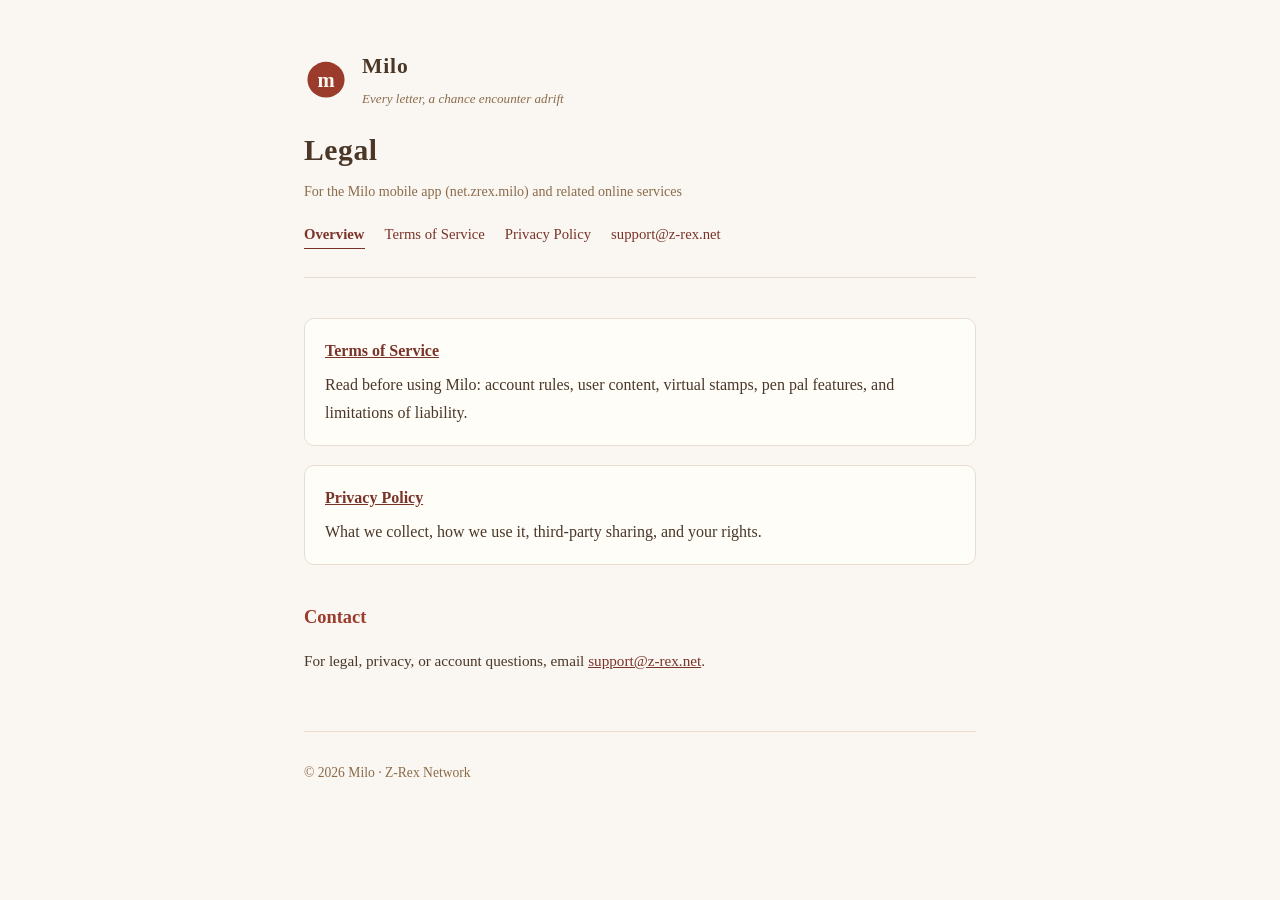
==== index.html @ 8d6b679e "upload" ====
<!DOCTYPE html>
<html lang="en">
<head>
  <meta charset="UTF-8">
  <meta name="viewport" content="width=device-width, initial-scale=1.0">
  <meta name="description" content="Milo legal documents: Terms of Service and Privacy Policy">
  <title>Milo · Legal</title>
  <link rel="stylesheet" href="styles.css">
</head>
<body>
  <div class="wrap">
    <header>
      <a class="brand" href="./">
        <svg class="brand-mark" viewBox="0 0 32 32" xmlns="http://www.w3.org/2000/svg" aria-hidden="true">
          <ellipse cx="16" cy="16.5" rx="13.5" ry="13" fill="#9a3b2b"/>
          <text x="16" y="21.5" text-anchor="middle" fill="#f9f7f2" font-family="Georgia, 'Times New Roman', serif" font-size="15" font-weight="600">m</text>
        </svg>
        <span>
          <span class="brand-name">Milo</span>
          <span class="brand-tagline">Every letter, a chance encounter adrift</span>
        </span>
      </a>
      <h1>Legal</h1>
      <p class="meta">For the Milo mobile app (net.zrex.milo) and related online services</p>
      <nav class="legal-nav" aria-label="Legal navigation">
        <a href="index.html" aria-current="page">Overview</a>
        <a href="terms.html">Terms of Service</a>
        <a href="privacy.html">Privacy Policy</a>
        <a href="mailto:support@z-rex.net">support@z-rex.net</a>
      </nav>
    </header>

    <main>
      <div class="card">
        <strong><a href="terms.html">Terms of Service</a></strong>
        Read before using Milo: account rules, user content, virtual stamps, pen pal features, and limitations of liability.
      </div>
      <div class="card">
        <strong><a href="privacy.html">Privacy Policy</a></strong>
        What we collect, how we use it, third-party sharing, and your rights.
      </div>

      <h2>Contact</h2>
      <p>For legal, privacy, or account questions, email <a href="mailto:support@z-rex.net">support@z-rex.net</a>.</p>
    </main>

    <footer>
      <p>© 2026 Milo · Z-Rex Network</p>
    </footer>
  </div>
</body>
</html>
---- styles.css ----
:root {
  --paper: #faf7f2;
  --paper-elevated: #fffdf8;
  --ink: #4a3728;
  --ink-muted: #8b6b4a;
  --border: #e8ddd0;
  --accent: #9a3b2b;
  --link: #7a3328;
  --max-width: 720px;
}

*,
*::before,
*::after {
  box-sizing: border-box;
}

html {
  font-size: 16px;
  -webkit-text-size-adjust: 100%;
}

body {
  margin: 0;
  min-height: 100vh;
  font-family: Georgia, "Times New Roman", Times, serif;
  line-height: 1.75;
  color: var(--ink);
  background: var(--paper);
}

.wrap {
  max-width: var(--max-width);
  margin: 0 auto;
  padding: 48px 24px 80px;
}

header {
  margin-bottom: 40px;
  padding-bottom: 28px;
  border-bottom: 1px solid var(--border);
}

.brand {
  display: flex;
  align-items: center;
  gap: 14px;
  margin-bottom: 20px;
  text-decoration: none;
  color: inherit;
}

.brand-mark {
  width: 44px;
  height: 44px;
  flex-shrink: 0;
}

.brand-name {
  font-size: 1.35rem;
  font-weight: 600;
  letter-spacing: 0.04em;
}

.brand-tagline {
  display: block;
  font-size: 0.82rem;
  color: var(--ink-muted);
  font-style: italic;
  margin-top: 2px;
}

h1 {
  margin: 0 0 10px;
  font-size: 1.85rem;
  font-weight: 600;
  letter-spacing: 0.02em;
  line-height: 1.3;
}

.meta {
  margin: 0;
  font-size: 0.88rem;
  color: var(--ink-muted);
}

nav.legal-nav {
  display: flex;
  flex-wrap: wrap;
  gap: 12px 20px;
  margin-top: 18px;
  font-size: 0.92rem;
}

nav.legal-nav a {
  color: var(--link);
  text-decoration: none;
  border-bottom: 1px solid transparent;
}

nav.legal-nav a:hover,
nav.legal-nav a[aria-current="page"] {
  border-bottom-color: var(--link);
}

nav.legal-nav a[aria-current="page"] {
  font-weight: 600;
}

main h2 {
  margin: 36px 0 12px;
  font-size: 1.15rem;
  font-weight: 600;
  color: var(--accent);
}

main h3 {
  margin: 24px 0 8px;
  font-size: 1rem;
  font-weight: 600;
}

main p,
main li {
  font-size: 0.95rem;
}

main ul,
main ol {
  padding-left: 1.35em;
  margin: 0.6em 0 1em;
}

main li + li {
  margin-top: 0.35em;
}

a {
  color: var(--link);
}

.card {
  background: var(--paper-elevated);
  border: 1px solid var(--border);
  border-radius: 10px;
  padding: 18px 20px;
  margin: 1.2em 0;
}

.card strong {
  display: block;
  margin-bottom: 6px;
}

footer {
  margin-top: 56px;
  padding-top: 24px;
  border-top: 1px solid var(--border);
  font-size: 0.85rem;
  color: var(--ink-muted);
}

footer p {
  margin: 0.4em 0;
}

@media (max-width: 600px) {
  .wrap {
    padding: 32px 18px 64px;
  }

  h1 {
    font-size: 1.55rem;
  }
}

@media (prefers-color-scheme: dark) {
  :root {
    --paper: #1a1612;
    --paper-elevated: #221c18;
    --ink: #f0e8dc;
    --ink-muted: #a89888;
    --border: #3d342c;
    --accent: #d4846e;
    --link: #e8a090;
  }
}
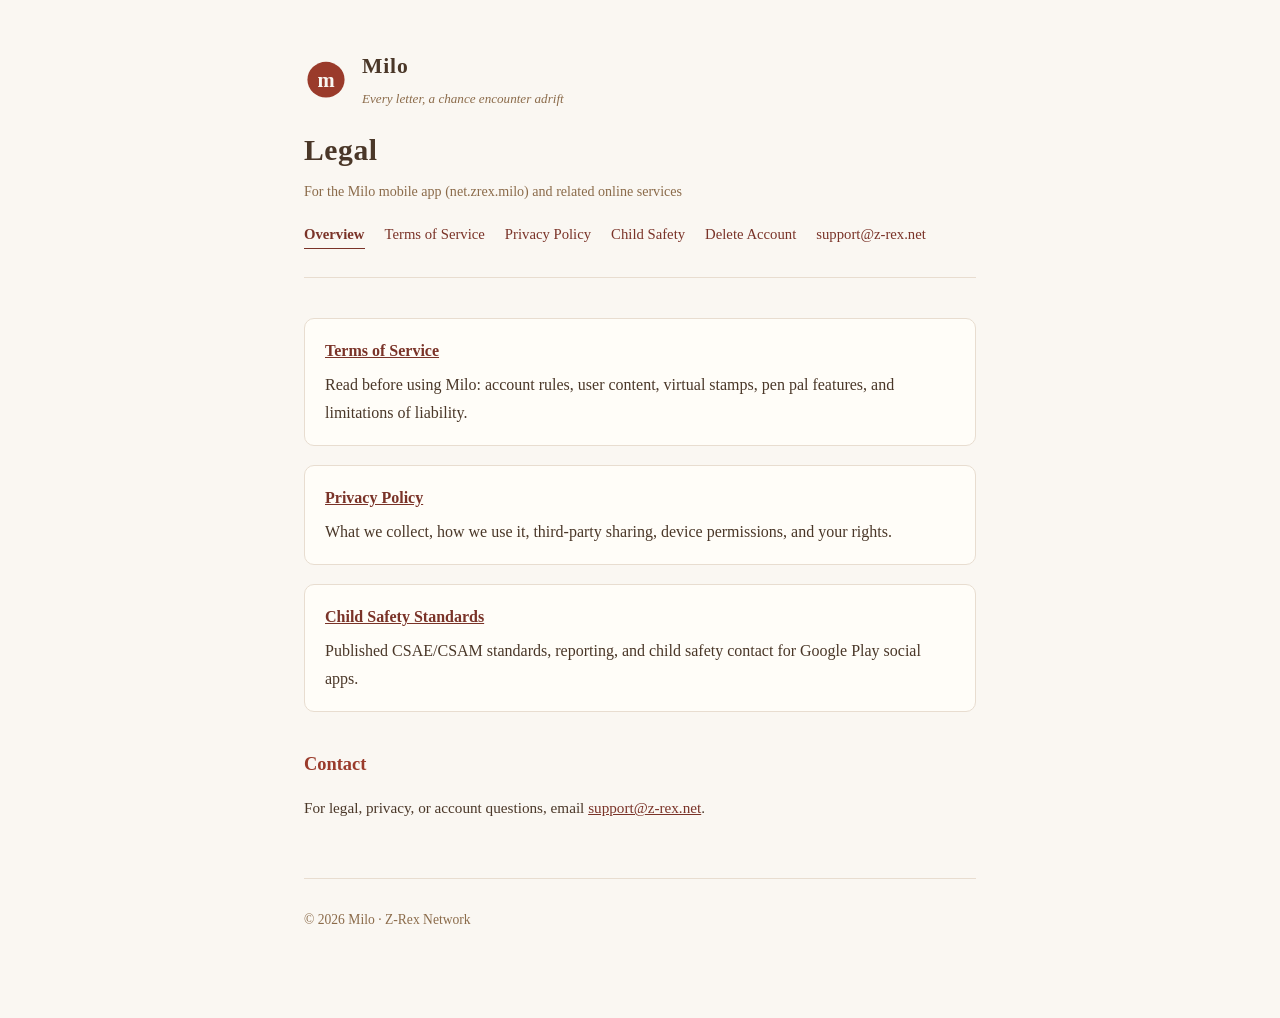
==== commit 99cef05d: "add child-safety" ====
--- a/index.html
+++ b/index.html
@@ -26,6 +26,8 @@
         <a href="index.html" aria-current="page">Overview</a>
         <a href="terms.html">Terms of Service</a>
         <a href="privacy.html">Privacy Policy</a>
+        <a href="child-safety.html">Child Safety</a>
+        <a href="delete-account/">Delete Account</a>
         <a href="mailto:support@z-rex.net">support@z-rex.net</a>
       </nav>
     </header>
@@ -37,7 +39,11 @@
       </div>
       <div class="card">
         <strong><a href="privacy.html">Privacy Policy</a></strong>
-        What we collect, how we use it, third-party sharing, and your rights.
+        What we collect, how we use it, third-party sharing, device permissions, and your rights.
+      </div>
+      <div class="card">
+        <strong><a href="child-safety.html">Child Safety Standards</a></strong>
+        Published CSAE/CSAM standards, reporting, and child safety contact for Google Play social apps.
       </div>
 
       <h2>Contact</h2>
--- a/styles.css
+++ b/styles.css
@@ -152,6 +152,54 @@
   margin-bottom: 6px;
 }
 
+.perm-table {
+  width: 100%;
+  border-collapse: collapse;
+  margin: 1.25em 0;
+  font-size: 0.92rem;
+}
+
+.perm-table th,
+.perm-table td {
+  border: 1px solid var(--border);
+  padding: 12px 14px;
+  text-align: left;
+  vertical-align: top;
+}
+
+.perm-table th {
+  background: var(--paper-elevated);
+  font-weight: 600;
+}
+
+.perm-table code {
+  font-size: 0.85em;
+  word-break: break-word;
+}
+
+@media (max-width: 600px) {
+  .perm-table {
+    font-size: 0.85rem;
+  }
+
+  .perm-table th,
+  .perm-table td {
+    display: block;
+    width: 100%;
+  }
+
+  .perm-table th {
+    border-bottom: none;
+    padding-bottom: 6px;
+  }
+
+  .perm-table td {
+    border-top: none;
+    padding-top: 0;
+    margin-bottom: 12px;
+  }
+}
+
 footer {
   margin-top: 56px;
   padding-top: 24px;
